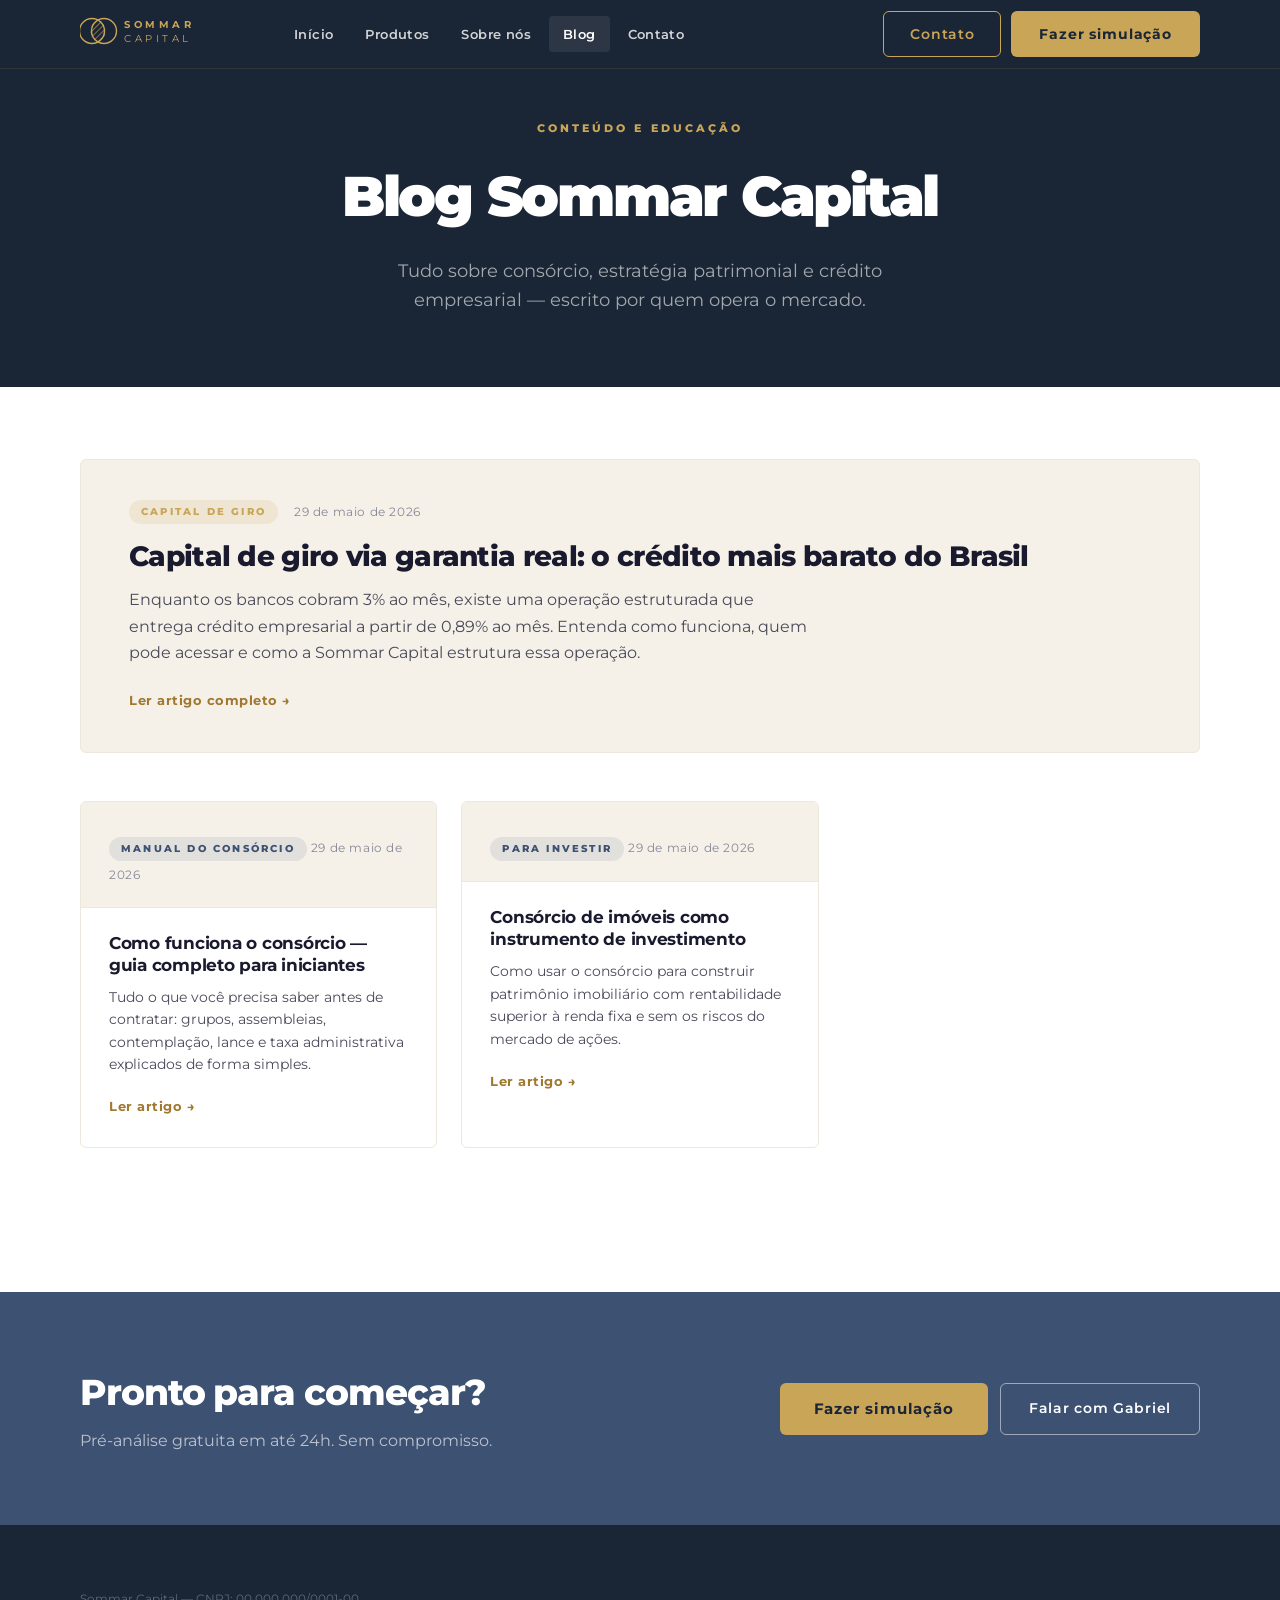
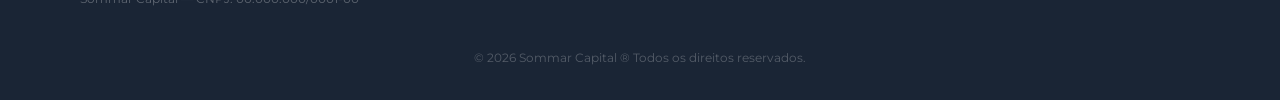
==== blog/index.html @ 0de5a985 "Site Sommar Capital — versão inicial completa" ====
<!DOCTYPE html>
<html lang="pt-BR">
<head>
  <meta charset="UTF-8">
  <meta name="viewport" content="width=device-width, initial-scale=1.0">
  <meta name="description" content="Blog Sommar Capital — Conteúdo educativo sobre consórcio, investimento patrimonial e capital de giro empresarial.">
  <title>Blog | Sommar Capital</title>
  <link rel="preconnect" href="https://fonts.googleapis.com">
  <link rel="preconnect" href="https://fonts.gstatic.com" crossorigin>
  <link href="https://fonts.googleapis.com/css2?family=Montserrat:wght@400;500;600;700;800;900&display=swap" rel="stylesheet">
  <link rel="stylesheet" href="../css/style.css">
  <link rel="stylesheet" href="blog.css">
</head>
<body>

  <!-- HEADER -->
  <header class="header" id="header">
    <div class="container">
      <div class="header-inner">
        <a href="/" class="logo">
          <svg xmlns="http://www.w3.org/2000/svg" viewBox="0 0 168 40" width="168" height="40">
            <defs>
              <pattern id="hg-h" patternUnits="userSpaceOnUse" width="4" height="4" patternTransform="rotate(45)">
                <line x1="0" y1="0" x2="0" y2="4" stroke="#C9A558" stroke-width="1.2"/>
              </pattern>
              <clipPath id="vc-h">
                <path d="M 18 5.5 A 12.5 12.5 0 0 1 18 28.5 A 12.5 12.5 0 0 1 18 5.5 Z"/>
              </clipPath>
            </defs>
            <circle cx="12" cy="17" r="12.5" fill="none" stroke="#C9A558" stroke-width="1.4"/>
            <circle cx="24" cy="17" r="12.5" fill="none" stroke="#C9A558" stroke-width="1.4"/>
            <rect x="0" y="0" width="36" height="36" fill="url(#hg-h)" clip-path="url(#vc-h)"/>
            <text x="44" y="14" font-family="Montserrat,sans-serif" font-size="10" font-weight="700" letter-spacing="3.5" fill="#C9A558">SOMMAR</text>
            <text x="44" y="28" font-family="Montserrat,sans-serif" font-size="10" font-weight="400" letter-spacing="3.5" fill="#C9A558">CAPITAL</text>
          </svg>
        </a>
        <nav class="nav" id="nav">
          <ul class="nav-list">
            <li><a href="/" class="nav-link">Início</a></li>
            <li><a href="/#produtos" class="nav-link">Produtos</a></li>
            <li><a href="/#sobre" class="nav-link">Sobre nós</a></li>
            <li><a href="/blog/" class="nav-link active">Blog</a></li>
            <li><a href="/#contato" class="nav-link">Contato</a></li>
          </ul>
        </nav>
        <div class="header-actions">
          <a href="/#contato" class="btn-outline">Contato</a>
          <a href="/" class="btn-gold">Fazer simulação</a>
        </div>
        <button class="menu-toggle" id="menu-toggle" aria-label="Menu" aria-expanded="false">
          <span></span><span></span><span></span>
        </button>
      </div>
    </div>
  </header>

  <!-- BLOG HERO -->
  <section class="blog-hero">
    <div class="container">
      <span class="eyebrow">CONTEÚDO E EDUCAÇÃO</span>
      <h1>Blog Sommar Capital</h1>
      <p>Tudo sobre consórcio, estratégia patrimonial e crédito empresarial — escrito por quem opera o mercado.</p>
    </div>
  </section>

  <!-- BLOG LISTING -->
  <section class="blog-listing">
    <div class="container">

      <!-- Featured -->
      <div class="blog-featured">
        <article class="blog-featured-card">
          <div class="blog-featured-label">
            <span class="blog-tag blog-tag-gold">CAPITAL DE GIRO</span>
            <span class="blog-date">29 de maio de 2026</span>
          </div>
          <h2><a href="capital-de-giro-garantia-real.html">Capital de giro via garantia real: o crédito mais barato do Brasil</a></h2>
          <p>Enquanto os bancos cobram 3% ao mês, existe uma operação estruturada que entrega crédito empresarial a partir de 0,89% ao mês. Entenda como funciona, quem pode acessar e como a Sommar Capital estrutura essa operação.</p>
          <a href="capital-de-giro-garantia-real.html" class="blog-read-more">Ler artigo completo →</a>
        </article>
      </div>

      <!-- Grid -->
      <div class="blog-grid blog-grid-listing">

        <article class="blog-card">
          <div class="blog-card-top">
            <span class="blog-tag">MANUAL DO CONSÓRCIO</span>
            <span class="blog-date">29 de maio de 2026</span>
          </div>
          <div class="blog-card-body">
            <h3><a href="como-funciona-consorcio.html">Como funciona o consórcio — guia completo para iniciantes</a></h3>
            <p>Tudo o que você precisa saber antes de contratar: grupos, assembleias, contemplação, lance e taxa administrativa explicados de forma simples.</p>
            <a href="como-funciona-consorcio.html" class="blog-read-more">Ler artigo →</a>
          </div>
        </article>

        <article class="blog-card">
          <div class="blog-card-top">
            <span class="blog-tag">PARA INVESTIR</span>
            <span class="blog-date">29 de maio de 2026</span>
          </div>
          <div class="blog-card-body">
            <h3><a href="consorcio-imoveis-investimento.html">Consórcio de imóveis como instrumento de investimento</a></h3>
            <p>Como usar o consórcio para construir patrimônio imobiliário com rentabilidade superior à renda fixa e sem os riscos do mercado de ações.</p>
            <a href="consorcio-imoveis-investimento.html" class="blog-read-more">Ler artigo →</a>
          </div>
        </article>

      </div>
    </div>
  </section>

  <!-- CTA SIMPLES -->
  <section class="cta-banner">
    <div class="container">
      <div class="cta-banner-inner">
        <div class="cta-banner-text">
          <h2>Pronto para começar?</h2>
          <p>Pré-análise gratuita em até 24h. Sem compromisso.</p>
        </div>
        <div class="cta-banner-btns">
          <a href="/" class="btn-gold btn-lg">Fazer simulação</a>
          <a href="/" class="btn-outline-white">Falar com Gabriel</a>
        </div>
      </div>
    </div>
  </section>

  <!-- FOOTER SIMPLIFICADO -->
  <footer class="footer">
    <div class="container">
      <div class="footer-bottom">
        <div class="footer-legal">
          <p>Sommar Capital — CNPJ: 00.000.000/0001-00</p>
        </div>
        <p class="footer-copy">© 2026 Sommar Capital ® Todos os direitos reservados.</p>
      </div>
    </div>
  </footer>

  <script>
    // Simple menu toggle for blog pages
    const toggle = document.getElementById('menu-toggle');
    const nav = document.getElementById('nav');
    if (toggle && nav) {
      toggle.addEventListener('click', () => {
        const open = nav.classList.toggle('open');
        toggle.classList.toggle('open', open);
        toggle.setAttribute('aria-expanded', open);
      });
    }
    // Header scroll
    const header = document.getElementById('header');
    if (header) {
      window.addEventListener('scroll', () => header.classList.toggle('scrolled', window.scrollY > 40), { passive: true });
    }
  </script>
</body>
</html>
---- css/style.css ----
/* ============================================================
   SOMMAR CAPITAL — style.css
   Cores: Navy #3D5173 | Gold #C9A558 | Off-white #F5F0E8
   Fonte: Montserrat (Google Fonts)
   ============================================================ */

/* ---- Reset & Base ---- */
*, *::before, *::after { box-sizing: border-box; margin: 0; padding: 0; }

:root {
  --navy:        #3D5173;
  --navy-dark:   #2C3D55;
  --navy-deep:   #1A2535;
  --gold:        #C9A558;
  --gold-dark:   #A07830;
  --gold-light:  #D9C080;
  --offwhite:    #F5F0E8;
  --offwhite-dk: #EDE7DC;
  --white:       #FFFFFF;
  --text:        #1A1A2E;
  --text-mid:    #4A4A5A;
  --text-light:  #888898;
  --border:      rgba(201,165,88,.18);
  --shadow-sm:   0 2px 8px rgba(61,81,115,.08);
  --shadow-md:   0 6px 24px rgba(61,81,115,.12);
  --shadow-lg:   0 16px 48px rgba(61,81,115,.14);
  --radius:      6px;
  --radius-sm:   4px;
  --t:           .24s ease;
  --container:   1200px;
}

html { scroll-behavior: smooth; }

body {
  font-family: 'Montserrat', sans-serif;
  font-size: 16px;
  line-height: 1.6;
  color: var(--text);
  background: var(--white);
  -webkit-font-smoothing: antialiased;
}

a { color: inherit; text-decoration: none; }
ul { list-style: none; }
img { max-width: 100%; display: block; }
button { cursor: pointer; border: none; background: none; font-family: inherit; }

/* ---- Container ---- */
.container {
  width: 100%;
  max-width: var(--container);
  margin: 0 auto;
  padding: 0 40px;
}

/* ---- Buttons ---- */
.btn-gold {
  display: inline-flex;
  align-items: center;
  justify-content: center;
  padding: 12px 28px;
  background: var(--gold);
  color: var(--navy-deep);
  font-family: inherit;
  font-size: 14px;
  font-weight: 700;
  letter-spacing: .06em;
  border-radius: var(--radius);
  transition: background var(--t), transform var(--t);
  white-space: nowrap;
}
.btn-gold:hover { background: var(--gold-dark); transform: translateY(-1px); }

.btn-gold.btn-lg { padding: 14px 34px; font-size: 15px; }
.btn-gold.btn-full { width: 100%; }

.btn-outline {
  display: inline-flex;
  align-items: center;
  justify-content: center;
  padding: 11px 26px;
  border: 1.5px solid var(--gold);
  color: var(--gold);
  font-size: 14px;
  font-weight: 600;
  letter-spacing: .05em;
  border-radius: var(--radius);
  transition: background var(--t), color var(--t);
}
.btn-outline:hover { background: var(--gold); color: var(--navy-deep); }

.btn-outline-navy {
  display: inline-flex;
  align-items: center;
  justify-content: center;
  padding: 12px 28px;
  border: 1.5px solid var(--navy);
  color: var(--navy);
  font-size: 14px;
  font-weight: 600;
  letter-spacing: .05em;
  border-radius: var(--radius);
  transition: background var(--t), color var(--t);
}
.btn-outline-navy:hover { background: var(--navy); color: var(--white); }

.btn-outline-white {
  display: inline-flex;
  align-items: center;
  justify-content: center;
  padding: 13px 28px;
  border: 1.5px solid rgba(255,255,255,.5);
  color: var(--white);
  font-size: 14px;
  font-weight: 600;
  letter-spacing: .05em;
  border-radius: var(--radius);
  transition: background var(--t), border-color var(--t);
}
.btn-outline-white:hover { background: rgba(255,255,255,.12); border-color: rgba(255,255,255,.8); }

.btn-ghost {
  display: inline-flex;
  align-items: center;
  justify-content: center;
  padding: 13px 28px;
  color: rgba(255,255,255,.85);
  font-size: 14px;
  font-weight: 600;
  letter-spacing: .05em;
  border: 1.5px solid rgba(255,255,255,.3);
  border-radius: var(--radius);
  transition: border-color var(--t), color var(--t);
}
.btn-ghost:hover { border-color: rgba(255,255,255,.7); color: var(--white); }

/* ---- Typography helpers ---- */
.eyebrow {
  display: block;
  font-size: 11px;
  font-weight: 800;
  letter-spacing: .28em;
  color: var(--gold);
  text-transform: uppercase;
  margin-bottom: 14px;
}
.eyebrow-light {
  display: block;
  font-size: 11px;
  font-weight: 800;
  letter-spacing: .28em;
  color: rgba(201,165,88,.7);
  text-transform: uppercase;
  margin-bottom: 14px;
}
.section-eyebrow {
  display: block;
  font-size: 11px;
  font-weight: 800;
  letter-spacing: .28em;
  color: var(--gold);
  text-transform: uppercase;
  text-align: center;
  margin-bottom: 12px;
}
.section-title {
  font-size: 38px;
  font-weight: 800;
  line-height: 1.12;
  letter-spacing: -.025em;
  color: var(--text);
  text-align: center;
  margin-bottom: 52px;
}

/* ============================================================
   HEADER
   ============================================================ */
.header {
  position: fixed;
  top: 0;
  left: 0;
  right: 0;
  z-index: 1000;
  background: var(--navy-deep);
  border-bottom: 1px solid rgba(201,165,88,.12);
  transition: box-shadow var(--t);
}
.header.scrolled { box-shadow: var(--shadow-lg); }

.header-inner {
  display: flex;
  align-items: center;
  height: 68px;
  gap: 32px;
}

/* Logo */
.logo { display: flex; align-items: center; flex-shrink: 0; }

/* Nav */
.nav { flex: 1; }
.nav-list {
  display: flex;
  align-items: center;
  gap: 4px;
}
.nav-link {
  display: flex;
  align-items: center;
  gap: 4px;
  padding: 8px 14px;
  font-size: 13px;
  font-weight: 600;
  letter-spacing: .03em;
  color: rgba(255,255,255,.8);
  border-radius: var(--radius-sm);
  transition: color var(--t), background var(--t);
  white-space: nowrap;
}
.nav-link:hover, .nav-link.active { color: var(--white); background: rgba(255,255,255,.08); }
.chevron { font-size: 10px; margin-top: 1px; }

/* Dropdown */
.has-dropdown { position: relative; }
.dropdown {
  position: absolute;
  top: calc(100% + 8px);
  left: 0;
  min-width: 210px;
  background: var(--navy-deep);
  border: 1px solid var(--border);
  border-radius: var(--radius);
  padding: 6px 0;
  opacity: 0;
  visibility: hidden;
  transform: translateY(-6px);
  transition: opacity var(--t), transform var(--t), visibility var(--t);
  box-shadow: var(--shadow-md);
}
.has-dropdown:hover .dropdown {
  opacity: 1;
  visibility: visible;
  transform: translateY(0);
}
.dropdown a {
  display: block;
  padding: 10px 18px;
  font-size: 13px;
  font-weight: 500;
  color: rgba(255,255,255,.75);
  transition: color var(--t), background var(--t);
}
.dropdown a:hover { color: var(--gold); background: rgba(255,255,255,.05); }

/* Header CTAs */
.header-actions {
  display: flex;
  align-items: center;
  gap: 10px;
  flex-shrink: 0;
}

/* Mobile toggle */
.menu-toggle {
  display: none;
  flex-direction: column;
  gap: 5px;
  padding: 6px;
  flex-shrink: 0;
}
.menu-toggle span {
  display: block;
  width: 22px;
  height: 2px;
  background: var(--white);
  border-radius: 2px;
  transition: transform var(--t), opacity var(--t);
}
.menu-toggle.open span:nth-child(1) { transform: rotate(45deg) translate(5px,5px); }
.menu-toggle.open span:nth-child(2) { opacity: 0; }
.menu-toggle.open span:nth-child(3) { transform: rotate(-45deg) translate(5px,-5px); }

/* ============================================================
   HERO
   ============================================================ */
.hero {
  position: relative;
  height: 100vh;
  min-height: 600px;
  max-height: 840px;
  overflow: hidden;
  margin-top: 68px;
}

.hero-track {
  display: flex;
  height: 100%;
  transition: transform .6s cubic-bezier(.4,0,.2,1);
}

.hero-slide {
  position: relative;
  min-width: 100%;
  height: 100%;
  display: flex;
  align-items: center;
}

.hero-bg {
  position: absolute;
  inset: 0;
  z-index: 0;
}
.hero-bg-1 {
  background:
    radial-gradient(ellipse at 85% 75%, rgba(201,165,88,.18) 0%, transparent 50%),
    linear-gradient(150deg, #0d1a28 0%, #1e304a 45%, #0a1520 100%);
}
.hero-bg-2 {
  background:
    radial-gradient(ellipse at 15% 30%, rgba(201,165,88,.15) 0%, transparent 45%),
    linear-gradient(150deg, #0a1218 0%, #1a2535 50%, #2c3d55 100%);
}
.hero-bg-3 {
  background:
    radial-gradient(ellipse at 80% 20%, rgba(201,165,88,.2) 0%, transparent 40%),
    radial-gradient(ellipse at 20% 80%, rgba(61,81,115,.4) 0%, transparent 50%),
    linear-gradient(160deg, #060e17 0%, #1a2535 60%, #0d1a28 100%);
}

.hero .container { position: relative; z-index: 1; }

.hero-content {
  max-width: 640px;
}

.hero-tag {
  display: inline-block;
  padding: 5px 14px;
  background: rgba(201,165,88,.15);
  border: 1px solid rgba(201,165,88,.3);
  border-radius: 100px;
  font-size: 12px;
  font-weight: 700;
  letter-spacing: .2em;
  text-transform: uppercase;
  color: var(--gold);
  margin-bottom: 24px;
}

.hero-content h1 {
  font-size: clamp(52px, 7vw, 84px);
  font-weight: 900;
  line-height: .96;
  letter-spacing: -.04em;
  color: var(--white);
  margin-bottom: 20px;
}

.hero-content p {
  font-size: 18px;
  font-weight: 400;
  line-height: 1.55;
  color: rgba(255,255,255,.72);
  margin-bottom: 36px;
}

.hero-btns {
  display: flex;
  align-items: center;
  gap: 14px;
  flex-wrap: wrap;
}

/* Hero controls */
.hero-arrow {
  position: absolute;
  top: 50%;
  transform: translateY(-50%);
  z-index: 10;
  width: 44px;
  height: 44px;
  display: flex;
  align-items: center;
  justify-content: center;
  background: rgba(255,255,255,.1);
  border: 1px solid rgba(255,255,255,.2);
  border-radius: 50%;
  color: var(--white);
  font-size: 18px;
  transition: background var(--t);
}
.hero-arrow:hover { background: rgba(255,255,255,.2); }
.hero-prev { left: 28px; }
.hero-next { right: 28px; }

.hero-dots {
  position: absolute;
  bottom: 32px;
  left: 50%;
  transform: translateX(-50%);
  z-index: 10;
  display: flex;
  gap: 8px;
}
.hero-dot {
  width: 8px;
  height: 8px;
  border-radius: 50%;
  background: rgba(255,255,255,.3);
  border: none;
  transition: background var(--t), transform var(--t);
}
.hero-dot.active { background: var(--gold); transform: scale(1.3); }

/* ============================================================
   NEEDS
   ============================================================ */
.needs {
  padding: 64px 0;
  background: var(--offwhite);
}
.section-label {
  font-size: 11px;
  font-weight: 800;
  letter-spacing: .28em;
  color: var(--text-light);
  text-transform: uppercase;
  text-align: center;
  margin-bottom: 28px;
}
.needs-grid {
  display: grid;
  grid-template-columns: repeat(4, 1fr);
  gap: 16px;
}
.need-card {
  display: flex;
  align-items: center;
  gap: 16px;
  padding: 24px 22px;
  background: var(--white);
  border: 1.5px solid transparent;
  border-radius: var(--radius);
  font-size: 15px;
  font-weight: 700;
  color: var(--text);
  transition: border-color var(--t), box-shadow var(--t), transform var(--t);
  box-shadow: var(--shadow-sm);
}
.need-card:hover {
  border-color: var(--gold);
  box-shadow: var(--shadow-md);
  transform: translateY(-2px);
}
.need-icon {
  flex-shrink: 0;
  width: 44px;
  height: 44px;
  display: flex;
  align-items: center;
  justify-content: center;
  background: var(--offwhite);
  border-radius: var(--radius-sm);
  color: var(--navy);
}
.need-icon svg { width: 24px; height: 24px; }
.need-arrow { margin-left: auto; font-size: 16px; color: var(--gold); flex-shrink: 0; }
.need-card-accent { border-color: rgba(201,165,88,.3); }
.need-card-accent .need-icon { background: rgba(201,165,88,.1); color: var(--gold-dark); }

/* ============================================================
   PRODUCTS GRID
   ============================================================ */
.products-section {
  padding: 96px 0;
  background: var(--white);
}
.products-section .eyebrow { text-align: center; }
.products-grid {
  display: grid;
  grid-template-columns: repeat(4, 1fr);
  gap: 20px;
}
.product-card {
  padding: 32px 28px;
  border: 1px solid var(--offwhite-dk);
  border-radius: var(--radius);
  display: flex;
  flex-direction: column;
  gap: 16px;
  transition: border-color var(--t), box-shadow var(--t), transform var(--t);
}
.product-card:hover {
  border-color: var(--gold);
  box-shadow: var(--shadow-md);
  transform: translateY(-3px);
}
.product-card-header {
  display: flex;
  align-items: flex-start;
  gap: 14px;
}
.product-icon {
  width: 44px;
  height: 44px;
  flex-shrink: 0;
  display: flex;
  align-items: center;
  justify-content: center;
  background: var(--offwhite);
  border-radius: var(--radius-sm);
  color: var(--navy);
}
.product-icon svg { width: 22px; height: 22px; }
.product-card h3 {
  font-size: 17px;
  font-weight: 700;
  line-height: 1.25;
  letter-spacing: -.02em;
  color: var(--text);
}
.product-card p {
  font-size: 14px;
  line-height: 1.6;
  color: var(--text-mid);
  flex: 1;
}
.product-features {
  list-style: none;
  display: flex;
  flex-direction: column;
  gap: 8px;
}
.product-features li {
  font-size: 13px;
  font-weight: 500;
  color: var(--text-mid);
  padding-left: 16px;
  position: relative;
}
.product-features li::before {
  content: '✓';
  position: absolute;
  left: 0;
  color: var(--gold);
  font-weight: 700;
}

/* ============================================================
   TABS
   ============================================================ */
.tabs-section {
  padding: 96px 0;
  background: var(--offwhite);
}
.tabs-section .eyebrow { text-align: center; }
.tabs-wrapper { max-width: 960px; margin: 0 auto; }
.tabs-nav {
  display: flex;
  gap: 4px;
  flex-wrap: wrap;
  margin-bottom: 0;
  border-bottom: 2px solid var(--offwhite-dk);
}
.tab-btn {
  padding: 12px 22px;
  font-size: 13px;
  font-weight: 700;
  letter-spacing: .04em;
  color: var(--text-light);
  border-radius: var(--radius-sm) var(--radius-sm) 0 0;
  border-bottom: 2px solid transparent;
  margin-bottom: -2px;
  transition: color var(--t), border-color var(--t);
}
.tab-btn:hover { color: var(--navy); }
.tab-btn.active { color: var(--navy); border-bottom-color: var(--navy); }
.tab-btn-gold { color: var(--gold-dark); }
.tab-btn-gold.active { color: var(--gold-dark); border-bottom-color: var(--gold); }

.tab-panels {
  background: var(--white);
  border: 1px solid var(--offwhite-dk);
  border-top: none;
  border-radius: 0 0 var(--radius) var(--radius);
}

.tab-panel { display: none; }
.tab-panel.active { display: block; }

.tab-content {
  display: grid;
  grid-template-columns: 1fr 280px;
  gap: 48px;
  padding: 48px;
  align-items: start;
}
.tab-eyebrow {
  display: block;
  font-size: 10px;
  font-weight: 800;
  letter-spacing: .28em;
  color: var(--gold);
  text-transform: uppercase;
  margin-bottom: 12px;
}
.tab-text h3 {
  font-size: 24px;
  font-weight: 800;
  line-height: 1.2;
  letter-spacing: -.025em;
  color: var(--text);
  margin-bottom: 14px;
}
.tab-text p {
  font-size: 15px;
  line-height: 1.65;
  color: var(--text-mid);
  margin-bottom: 20px;
}
.tab-list {
  display: flex;
  flex-direction: column;
  gap: 10px;
  margin-bottom: 28px;
}
.tab-list li {
  font-size: 14px;
  font-weight: 500;
  color: var(--text-mid);
  display: flex;
  align-items: center;
  gap: 10px;
}
.check { color: var(--gold); font-weight: 700; flex-shrink: 0; }

.tab-highlight {
  display: flex;
  flex-direction: column;
  gap: 12px;
}
.highlight-card {
  background: var(--offwhite);
  border-radius: var(--radius);
  padding: 20px 24px;
  text-align: center;
  border: 1px solid var(--offwhite-dk);
}
.highlight-card-gold {
  background: var(--navy-deep);
  border-color: var(--border);
}
.highlight-num {
  font-size: 32px;
  font-weight: 900;
  letter-spacing: -.03em;
  color: var(--navy);
  line-height: 1;
}
.highlight-card-gold .highlight-num { color: var(--gold); }
.highlight-label {
  font-size: 12px;
  font-weight: 600;
  letter-spacing: .1em;
  color: var(--text-light);
  text-transform: uppercase;
  margin-top: 4px;
}
.highlight-card-gold .highlight-label { color: rgba(201,165,88,.6); }

/* ============================================================
   CAPITAL DE GIRO
   ============================================================ */
.cg-section {
  padding: 96px 0;
  background: var(--navy-deep);
  color: var(--white);
}
.cg-inner {
  display: grid;
  grid-template-columns: 1fr 360px;
  gap: 64px;
  align-items: start;
}
.cg-text h2 {
  font-size: clamp(28px, 3.5vw, 40px);
  font-weight: 800;
  line-height: 1.12;
  letter-spacing: -.03em;
  color: var(--white);
  margin-bottom: 20px;
}
.cg-text p {
  font-size: 15px;
  line-height: 1.7;
  color: rgba(255,255,255,.7);
  margin-bottom: 16px;
}
.cg-text p strong { color: var(--gold); font-weight: 700; }
.cg-list {
  display: flex;
  flex-direction: column;
  gap: 24px;
  margin: 36px 0;
}
.cg-list li {
  display: flex;
  gap: 20px;
  align-items: flex-start;
}
.cg-num {
  flex-shrink: 0;
  width: 36px;
  height: 36px;
  display: flex;
  align-items: center;
  justify-content: center;
  border: 1.5px solid var(--border);
  border-radius: 50%;
  font-size: 12px;
  font-weight: 800;
  color: var(--gold);
  letter-spacing: .05em;
}
.cg-list li strong { font-size: 15px; font-weight: 700; color: var(--white); display: block; margin-bottom: 4px; }
.cg-list li p { font-size: 14px; color: rgba(255,255,255,.6); line-height: 1.55; margin: 0; }

/* CG aside card */
.cg-card {
  background: rgba(255,255,255,.04);
  border: 1px solid var(--border);
  border-radius: var(--radius);
  padding: 40px 32px;
  text-align: center;
}
.cg-card-rate {
  font-size: 64px;
  font-weight: 900;
  letter-spacing: -.04em;
  color: var(--gold);
  line-height: 1;
}
.cg-card-label {
  font-size: 13px;
  font-weight: 600;
  letter-spacing: .12em;
  color: rgba(201,165,88,.6);
  text-transform: uppercase;
  margin-top: 4px;
  margin-bottom: 24px;
}
.cg-card-divider {
  width: 40px;
  height: 1px;
  background: var(--border);
  margin: 0 auto 24px;
}
.cg-card-stat {
  display: flex;
  flex-direction: column;
  align-items: center;
  margin-bottom: 16px;
}
.cg-stat-val {
  font-size: 20px;
  font-weight: 800;
  letter-spacing: -.02em;
  color: var(--white);
}
.cg-stat-label {
  font-size: 12px;
  color: rgba(255,255,255,.45);
  text-transform: uppercase;
  letter-spacing: .1em;
  margin-top: 2px;
}

/* ============================================================
   BENEFITS
   ============================================================ */
.benefits-section {
  padding: 96px 0;
  background: var(--white);
}
.benefits-section .eyebrow { text-align: center; }
.benefits-grid {
  display: grid;
  grid-template-columns: repeat(3, 1fr);
  gap: 24px;
  margin-bottom: 40px;
}
.benefit-card {
  padding: 32px 28px;
  border: 1px solid var(--offwhite-dk);
  border-radius: var(--radius);
  transition: border-color var(--t), box-shadow var(--t);
}
.benefit-card:hover { border-color: var(--gold); box-shadow: var(--shadow-sm); }
.benefit-icon {
  width: 48px;
  height: 48px;
  display: flex;
  align-items: center;
  justify-content: center;
  background: var(--offwhite);
  border-radius: var(--radius-sm);
  color: var(--navy);
  margin-bottom: 18px;
}
.benefit-icon svg { width: 24px; height: 24px; }
.benefit-card h4 {
  font-size: 16px;
  font-weight: 700;
  letter-spacing: -.01em;
  color: var(--text);
  margin-bottom: 8px;
}
.benefit-card p { font-size: 14px; line-height: 1.6; color: var(--text-mid); }

.benefits-highlight {
  background: var(--navy);
  color: var(--white);
  padding: 24px 40px;
  border-radius: var(--radius);
  text-align: center;
  font-size: 18px;
  font-weight: 700;
  letter-spacing: -.01em;
}

/* ============================================================
   ABOUT
   ============================================================ */
.about-section {
  padding: 96px 0;
  background: var(--offwhite);
}
.about-inner {
  display: grid;
  grid-template-columns: 1fr 400px;
  gap: 64px;
  align-items: start;
}
.about-text .eyebrow { text-align: left; }
.about-text h2 {
  font-size: clamp(32px, 3.5vw, 44px);
  font-weight: 900;
  line-height: 1.1;
  letter-spacing: -.035em;
  color: var(--navy-deep);
  margin-bottom: 20px;
}
.about-text p {
  font-size: 15px;
  line-height: 1.7;
  color: var(--text-mid);
  margin-bottom: 16px;
}
.about-text p strong { color: var(--text); }
.about-certs {
  display: flex;
  flex-direction: column;
  gap: 10px;
  margin-top: 28px;
}
.cert-badge {
  display: flex;
  align-items: center;
  gap: 12px;
  padding: 12px 16px;
  background: var(--white);
  border: 1px solid var(--offwhite-dk);
  border-radius: var(--radius-sm);
}
.cert-name {
  font-size: 13px;
  font-weight: 700;
  color: var(--text);
}
.cert-desc {
  font-size: 12px;
  color: var(--text-light);
  margin-left: auto;
}

.about-stats {
  display: grid;
  grid-template-columns: 1fr 1fr;
  gap: 14px;
}
.stat-card {
  background: var(--white);
  border: 1px solid var(--offwhite-dk);
  border-radius: var(--radius);
  padding: 28px 24px;
  text-align: center;
}
.stat-card-gold {
  background: var(--navy-deep);
  border-color: var(--border);
}
.stat-num {
  font-size: 36px;
  font-weight: 900;
  letter-spacing: -.03em;
  color: var(--navy);
  line-height: 1;
  margin-bottom: 6px;
}
.stat-card-gold .stat-num { color: var(--gold); }
.stat-label {
  font-size: 12px;
  font-weight: 600;
  letter-spacing: .06em;
  color: var(--text-light);
  text-transform: uppercase;
  line-height: 1.4;
}
.stat-card-gold .stat-label { color: rgba(201,165,88,.5); }

/* ============================================================
   TESTIMONIALS
   ============================================================ */
.testimonials-section {
  padding: 96px 0;
  background: var(--white);
}
.testimonials-section .eyebrow { text-align: center; }
.testimonials-grid {
  display: grid;
  grid-template-columns: repeat(4, 1fr);
  gap: 20px;
}
.testimonial-card {
  display: flex;
  flex-direction: column;
  gap: 16px;
  padding: 28px 24px;
  border: 1px solid var(--offwhite-dk);
  border-radius: var(--radius);
  transition: border-color var(--t), box-shadow var(--t);
}
.testimonial-card:hover { border-color: rgba(201,165,88,.3); box-shadow: var(--shadow-sm); }
.testimonial-card-highlight {
  background: var(--offwhite);
  border-color: rgba(201,165,88,.3);
}
.testimonial-avatar {
  width: 44px;
  height: 44px;
  border-radius: 50%;
  background: var(--navy);
  color: var(--white);
  display: flex;
  align-items: center;
  justify-content: center;
  font-size: 18px;
  font-weight: 700;
  flex-shrink: 0;
}
.testimonial-avatar-gold {
  background: linear-gradient(135deg, var(--gold), var(--gold-dark));
  color: var(--navy-deep);
}
.testimonial-body p {
  font-size: 14px;
  line-height: 1.65;
  color: var(--text-mid);
  font-style: italic;
  margin-bottom: 14px;
}
.testimonial-author strong {
  display: block;
  font-size: 14px;
  font-weight: 700;
  color: var(--text);
}
.testimonial-author span {
  font-size: 12px;
  color: var(--text-light);
}

/* ============================================================
   FAQ
   ============================================================ */
.faq-section {
  padding: 96px 0;
  background: var(--offwhite);
}
.faq-section .eyebrow { text-align: center; }
.faq-list {
  max-width: 760px;
  margin: 0 auto 48px;
  display: flex;
  flex-direction: column;
  gap: 0;
}
.faq-item {
  border-bottom: 1px solid var(--offwhite-dk);
}
.faq-question {
  width: 100%;
  display: flex;
  align-items: center;
  justify-content: space-between;
  gap: 16px;
  padding: 22px 0;
  text-align: left;
  font-size: 16px;
  font-weight: 600;
  color: var(--text);
  transition: color var(--t);
}
.faq-question:hover { color: var(--navy); }
.faq-question[aria-expanded="true"] { color: var(--navy); }
.faq-icon {
  flex-shrink: 0;
  width: 28px;
  height: 28px;
  display: flex;
  align-items: center;
  justify-content: center;
  border: 1.5px solid var(--border);
  border-radius: 50%;
  font-size: 16px;
  color: var(--gold);
  transition: transform var(--t), background var(--t);
}
.faq-question[aria-expanded="true"] .faq-icon {
  transform: rotate(45deg);
  background: var(--gold);
  color: var(--navy-deep);
}
.faq-answer {
  display: none;
  padding-bottom: 22px;
}
.faq-answer.open { display: block; }
.faq-answer p {
  font-size: 15px;
  line-height: 1.7;
  color: var(--text-mid);
}
.faq-answer p strong { color: var(--text); font-weight: 600; }
.faq-cta { text-align: center; }

/* ============================================================
   BLOG
   ============================================================ */
.blog-section {
  padding: 96px 0;
  background: var(--white);
}
.blog-section .eyebrow { text-align: center; }
.blog-grid {
  display: grid;
  grid-template-columns: repeat(3, 1fr);
  gap: 24px;
  margin-bottom: 48px;
}
.blog-card {
  border: 1px solid var(--offwhite-dk);
  border-radius: var(--radius);
  overflow: hidden;
  transition: border-color var(--t), box-shadow var(--t), transform var(--t);
}
.blog-card:hover {
  border-color: rgba(201,165,88,.4);
  box-shadow: var(--shadow-md);
  transform: translateY(-3px);
}
.blog-card-top {
  padding: 32px 28px 20px;
  background: var(--offwhite);
  border-bottom: 1px solid var(--offwhite-dk);
}
.blog-card-highlight .blog-card-top {
  background: var(--navy-deep);
  border-bottom-color: var(--border);
}
.blog-tag {
  display: inline-block;
  padding: 4px 12px;
  background: rgba(61,81,115,.1);
  border-radius: 100px;
  font-size: 10px;
  font-weight: 800;
  letter-spacing: .22em;
  text-transform: uppercase;
  color: var(--navy);
}
.blog-tag-gold {
  background: rgba(201,165,88,.15);
  color: var(--gold);
}
.blog-card-body {
  padding: 24px 28px 28px;
}
.blog-card h3 {
  font-size: 17px;
  font-weight: 700;
  line-height: 1.3;
  letter-spacing: -.015em;
  color: var(--text);
  margin-bottom: 10px;
}
.blog-card h3 a { color: inherit; transition: color var(--t); }
.blog-card h3 a:hover { color: var(--navy); }
.blog-card p {
  font-size: 14px;
  line-height: 1.6;
  color: var(--text-mid);
  margin-bottom: 18px;
}
.blog-read-more {
  font-size: 13px;
  font-weight: 700;
  color: var(--gold-dark);
  letter-spacing: .04em;
  transition: color var(--t);
}
.blog-read-more:hover { color: var(--gold); }
.blog-cta { text-align: center; }

/* ============================================================
   CTA BANNER
   ============================================================ */
.cta-banner {
  padding: 72px 0;
  background: var(--navy);
}
.cta-banner-inner {
  display: flex;
  align-items: center;
  justify-content: space-between;
  gap: 32px;
}
.cta-banner-text h2 {
  font-size: 36px;
  font-weight: 800;
  letter-spacing: -.03em;
  color: var(--white);
  margin-bottom: 6px;
}
.cta-banner-text p { font-size: 16px; color: rgba(255,255,255,.65); }
.cta-banner-btns { display: flex; gap: 12px; flex-shrink: 0; }

/* ============================================================
   FOOTER
   ============================================================ */
.footer {
  background: var(--navy-deep);
  color: var(--white);
  padding: 64px 0 32px;
}
.footer-top {
  display: grid;
  grid-template-columns: 2fr 1fr 1fr 1fr;
  gap: 48px;
  padding-bottom: 48px;
  border-bottom: 1px solid rgba(255,255,255,.08);
  margin-bottom: 32px;
}
.footer-tagline {
  font-size: 14px;
  line-height: 1.6;
  color: rgba(255,255,255,.5);
  margin: 16px 0 24px;
}
.footer-social {
  display: flex;
  gap: 12px;
}
.footer-social a {
  display: flex;
  align-items: center;
  justify-content: center;
  width: 36px;
  height: 36px;
  border: 1px solid rgba(255,255,255,.15);
  border-radius: var(--radius-sm);
  color: rgba(255,255,255,.5);
  transition: color var(--t), border-color var(--t);
}
.footer-social a:hover { color: var(--gold); border-color: var(--gold); }
.footer-links h5 {
  font-size: 11px;
  font-weight: 800;
  letter-spacing: .22em;
  text-transform: uppercase;
  color: rgba(255,255,255,.4);
  margin-bottom: 18px;
}
.footer-links ul { display: flex; flex-direction: column; gap: 10px; }
.footer-links a {
  font-size: 14px;
  color: rgba(255,255,255,.6);
  transition: color var(--t);
}
.footer-links a:hover { color: var(--gold); }
.footer-bottom {
  display: flex;
  align-items: center;
  gap: 24px;
  flex-wrap: wrap;
}
.footer-legal p {
  font-size: 12px;
  color: rgba(255,255,255,.3);
  line-height: 1.6;
}
.footer-certs {
  display: flex;
  gap: 16px;
  flex-wrap: wrap;
  margin-left: auto;
}
.footer-cert {
  font-size: 11px;
  font-weight: 600;
  letter-spacing: .08em;
  color: rgba(255,255,255,.35);
  padding: 4px 10px;
  border: 1px solid rgba(255,255,255,.1);
  border-radius: 100px;
}
.footer-copy {
  width: 100%;
  font-size: 12px;
  color: rgba(255,255,255,.25);
  margin-top: 16px;
  text-align: center;
}

/* ============================================================
   FLOAT WHATSAPP
   ============================================================ */
.float-whatsapp {
  position: fixed;
  bottom: 32px;
  right: 32px;
  z-index: 900;
  width: 56px;
  height: 56px;
  border-radius: 50%;
  background: #25D366;
  display: flex;
  align-items: center;
  justify-content: center;
  box-shadow: 0 4px 16px rgba(37,211,102,.4);
  transition: transform var(--t), box-shadow var(--t);
}
.float-whatsapp:hover {
  transform: scale(1.1);
  box-shadow: 0 6px 24px rgba(37,211,102,.5);
}

/* ============================================================
   MODALS
   ============================================================ */
.modal-backdrop {
  position: fixed;
  inset: 0;
  z-index: 1099;
  background: rgba(10,14,24,.7);
  opacity: 0;
  visibility: hidden;
  transition: opacity var(--t), visibility var(--t);
  backdrop-filter: blur(4px);
}
.modal-backdrop.open { opacity: 1; visibility: visible; }

.modal-overlay {
  position: fixed;
  inset: 0;
  z-index: 1100;
  display: flex;
  align-items: center;
  justify-content: center;
  padding: 20px;
  pointer-events: none;
  opacity: 0;
  transform: translateY(12px);
  transition: opacity var(--t), transform var(--t);
}
.modal-overlay.open {
  pointer-events: auto;
  opacity: 1;
  transform: translateY(0);
}

.modal {
  position: relative;
  width: 100%;
  max-width: 460px;
  background: var(--white);
  border-radius: var(--radius);
  padding: 40px;
  box-shadow: var(--shadow-lg);
}
.modal-close {
  position: absolute;
  top: 16px;
  right: 16px;
  width: 32px;
  height: 32px;
  display: flex;
  align-items: center;
  justify-content: center;
  border-radius: 50%;
  font-size: 14px;
  color: var(--text-light);
  transition: background var(--t), color var(--t);
}
.modal-close:hover { background: var(--offwhite); color: var(--text); }

.modal-header { margin-bottom: 28px; }
.modal-header h3 { font-size: 22px; font-weight: 800; letter-spacing: -.02em; color: var(--text); margin-bottom: 6px; }
.modal-header p { font-size: 14px; color: var(--text-mid); }
.modal-step-indicator { font-size: 11px; font-weight: 700; letter-spacing: .18em; color: var(--gold); text-transform: uppercase; margin-bottom: 8px; }

.form-group { display: flex; flex-direction: column; gap: 6px; margin-bottom: 16px; }
.form-group label { font-size: 13px; font-weight: 600; color: var(--text); }
.form-group input,
.form-group select {
  padding: 12px 14px;
  border: 1.5px solid var(--offwhite-dk);
  border-radius: var(--radius-sm);
  font-family: inherit;
  font-size: 14px;
  color: var(--text);
  background: var(--white);
  transition: border-color var(--t);
  outline: none;
}
.form-group input:focus,
.form-group select:focus { border-color: var(--navy); }
.form-group input::placeholder { color: var(--text-light); }

.modal-step { display: none; }
.modal-step.active { display: block; }

.sim-options {
  display: grid;
  grid-template-columns: 1fr 1fr;
  gap: 12px;
}
.sim-option {
  display: flex;
  flex-direction: column;
  align-items: center;
  justify-content: center;
  gap: 8px;
  padding: 22px 16px;
  border: 1.5px solid var(--offwhite-dk);
  border-radius: var(--radius);
  font-size: 14px;
  font-weight: 600;
  color: var(--text);
  transition: border-color var(--t), background var(--t), color var(--t);
  background: var(--white);
}
.sim-option:hover { border-color: var(--gold); background: var(--offwhite); color: var(--navy); }
.sim-option-icon { font-size: 28px; }
.sim-options-values .sim-option { padding: 18px 14px; }

.modal-success {
  text-align: center;
  padding: 20px 0;
}
.success-icon {
  width: 64px;
  height: 64px;
  border-radius: 50%;
  background: var(--navy);
  color: var(--gold);
  font-size: 28px;
  display: flex;
  align-items: center;
  justify-content: center;
  margin: 0 auto 20px;
}
.modal-success h3 { font-size: 22px; font-weight: 800; color: var(--text); margin-bottom: 10px; }
.modal-success p { font-size: 15px; color: var(--text-mid); margin-bottom: 28px; }

/* ============================================================
   RESPONSIVE — Tablet (≤ 1024px)
   ============================================================ */
@media (max-width: 1024px) {
  .container { padding: 0 28px; }
  .products-grid { grid-template-columns: repeat(2, 1fr); }
  .testimonials-grid { grid-template-columns: repeat(2, 1fr); }
  .cg-inner { grid-template-columns: 1fr; gap: 40px; }
  .cg-aside { display: grid; grid-template-columns: 1fr; max-width: 360px; }
  .about-inner { grid-template-columns: 1fr; gap: 40px; }
  .about-stats { max-width: 460px; }
  .footer-top { grid-template-columns: 1fr 1fr; gap: 36px; }
  .tab-content { grid-template-columns: 1fr; gap: 32px; }
  .tab-highlight { flex-direction: row; }
  .highlight-card { flex: 1; }
}

/* ============================================================
   RESPONSIVE — Mobile (≤ 768px)
   ============================================================ */
@media (max-width: 768px) {
  .container { padding: 0 20px; }

  /* Header */
  .nav, .header-actions { display: none; }
  .menu-toggle { display: flex; }
  .nav.open {
    display: flex;
    position: absolute;
    top: 68px;
    left: 0;
    right: 0;
    background: var(--navy-deep);
    border-top: 1px solid var(--border);
    padding: 16px 20px 24px;
    flex-direction: column;
    z-index: 999;
  }
  .nav.open .nav-list { flex-direction: column; gap: 0; }
  .nav.open .nav-link { padding: 14px 0; font-size: 16px; border-bottom: 1px solid rgba(255,255,255,.06); }
  .nav.open .dropdown { position: static; opacity: 1; visibility: visible; transform: none; box-shadow: none; border: none; padding: 4px 0 4px 16px; background: transparent; }
  .nav.open .has-dropdown:hover .dropdown { display: block; }

  /* Hero */
  .hero { max-height: 680px; }
  .hero-content h1 { font-size: 44px; }
  .hero-content p { font-size: 15px; }
  .hero-btns { gap: 10px; }
  .hero-arrow { display: none; }

  /* Sections */
  .section-title { font-size: 28px; }
  .needs-grid { grid-template-columns: 1fr 1fr; gap: 12px; }
  .need-card { flex-direction: column; align-items: flex-start; padding: 18px 16px; }
  .need-arrow { display: none; }
  .products-grid { grid-template-columns: 1fr; }
  .tabs-nav { overflow-x: auto; flex-wrap: nowrap; scrollbar-width: none; }
  .tabs-nav::-webkit-scrollbar { display: none; }
  .tab-btn { white-space: nowrap; flex-shrink: 0; }
  .tab-content { padding: 28px 20px; }
  .tab-highlight { display: none; }
  .testimonials-grid { grid-template-columns: 1fr; }
  .benefits-grid { grid-template-columns: 1fr; }
  .blog-grid { grid-template-columns: 1fr; }
  .cta-banner-inner { flex-direction: column; text-align: center; }
  .cta-banner-text h2 { font-size: 26px; }
  .cta-banner-btns { flex-direction: column; width: 100%; }
  .cta-banner-btns .btn-gold,
  .cta-banner-btns .btn-outline-white { width: 100%; justify-content: center; }
  .footer-top { grid-template-columns: 1fr; gap: 32px; }
  .footer-certs { margin-left: 0; }
  .float-whatsapp { bottom: 20px; right: 20px; }
  .modal { padding: 28px 24px; }
  .sim-options { grid-template-columns: 1fr 1fr; }
}

@media (max-width: 480px) {
  .needs-grid { grid-template-columns: 1fr; }
  .sim-options { grid-template-columns: 1fr; }
}
---- blog/blog.css ----
/* Blog-specific styles */
.blog-hero {
  padding: 120px 0 72px;
  background: var(--navy-deep);
  text-align: center;
}
.blog-hero h1 {
  font-size: clamp(36px, 5vw, 56px);
  font-weight: 900;
  letter-spacing: -.04em;
  color: var(--white);
  margin-bottom: 16px;
}
.blog-hero p {
  font-size: 18px;
  color: rgba(255,255,255,.6);
  max-width: 540px;
  margin: 0 auto;
}

.blog-listing { padding: 72px 0 96px; }
.blog-featured { margin-bottom: 48px; }
.blog-featured-card {
  padding: 40px 48px;
  background: var(--offwhite);
  border-radius: var(--radius);
  border: 1px solid var(--offwhite-dk);
}
.blog-featured-label {
  display: flex;
  align-items: center;
  gap: 16px;
  margin-bottom: 16px;
}
.blog-date {
  font-size: 12px;
  color: var(--text-light);
  letter-spacing: .05em;
}
.blog-featured-card h2 {
  font-size: 28px;
  font-weight: 800;
  letter-spacing: -.025em;
  line-height: 1.2;
  color: var(--text);
  margin-bottom: 14px;
}
.blog-featured-card h2 a { color: inherit; transition: color var(--t); }
.blog-featured-card h2 a:hover { color: var(--navy); }
.blog-featured-card p {
  font-size: 16px;
  line-height: 1.65;
  color: var(--text-mid);
  max-width: 680px;
  margin-bottom: 20px;
}
.blog-grid-listing { margin-top: 0; }

/* Article page */
.article-hero {
  padding: 120px 0 56px;
  background: var(--navy-deep);
}
.article-meta {
  display: flex;
  align-items: center;
  gap: 14px;
  margin-bottom: 20px;
}
.article-hero h1 {
  font-size: clamp(32px, 4.5vw, 52px);
  font-weight: 900;
  letter-spacing: -.04em;
  line-height: 1.06;
  color: var(--white);
  max-width: 760px;
  margin-bottom: 16px;
}
.article-hero .article-lead {
  font-size: 18px;
  color: rgba(255,255,255,.65);
  max-width: 640px;
  line-height: 1.6;
}

.article-body {
  padding: 64px 0 96px;
}
.article-inner {
  display: grid;
  grid-template-columns: 1fr 300px;
  gap: 64px;
  align-items: start;
}
.article-content h2 {
  font-size: 26px;
  font-weight: 800;
  letter-spacing: -.025em;
  color: var(--text);
  margin: 40px 0 14px;
}
.article-content h3 {
  font-size: 19px;
  font-weight: 700;
  color: var(--text);
  margin: 28px 0 10px;
}
.article-content p {
  font-size: 16px;
  line-height: 1.75;
  color: var(--text-mid);
  margin-bottom: 18px;
}
.article-content p strong { color: var(--text); }
.article-content ul, .article-content ol {
  padding-left: 0;
  margin-bottom: 18px;
}
.article-content ul li, .article-content ol li {
  font-size: 16px;
  line-height: 1.7;
  color: var(--text-mid);
  padding: 6px 0 6px 20px;
  position: relative;
  border-bottom: 1px solid var(--offwhite-dk);
}
.article-content ul li::before {
  content: '✓';
  position: absolute;
  left: 0;
  color: var(--gold);
  font-weight: 700;
}
.article-content ol { counter-reset: item; }
.article-content ol li { counter-increment: item; }
.article-content ol li::before {
  content: counter(item) '.';
  position: absolute;
  left: 0;
  color: var(--gold);
  font-weight: 700;
}
.article-callout {
  background: var(--offwhite);
  border-left: 3px solid var(--gold);
  padding: 20px 24px;
  border-radius: 0 var(--radius) var(--radius) 0;
  margin: 28px 0;
}
.article-callout p { margin: 0; font-size: 15px; }

/* Sidebar */
.article-sidebar {
  position: sticky;
  top: 88px;
  display: flex;
  flex-direction: column;
  gap: 20px;
}
.sidebar-cta {
  background: var(--navy-deep);
  border: 1px solid var(--border);
  border-radius: var(--radius);
  padding: 28px 24px;
  text-align: center;
}
.sidebar-cta h4 {
  font-size: 17px;
  font-weight: 800;
  color: var(--white);
  margin-bottom: 8px;
}
.sidebar-cta p { font-size: 13px; color: rgba(255,255,255,.55); margin-bottom: 20px; }
.sidebar-posts {
  background: var(--offwhite);
  border: 1px solid var(--offwhite-dk);
  border-radius: var(--radius);
  padding: 20px;
}
.sidebar-posts h5 {
  font-size: 10px;
  font-weight: 800;
  letter-spacing: .22em;
  text-transform: uppercase;
  color: var(--text-light);
  margin-bottom: 14px;
}
.sidebar-post {
  display: block;
  padding: 10px 0;
  border-bottom: 1px solid var(--offwhite-dk);
  font-size: 13px;
  font-weight: 600;
  color: var(--text-mid);
  transition: color var(--t);
  line-height: 1.4;
}
.sidebar-post:last-child { border-bottom: none; }
.sidebar-post:hover { color: var(--navy); }

@media (max-width: 900px) {
  .article-inner { grid-template-columns: 1fr; }
  .article-sidebar { position: static; }
  .blog-featured-card { padding: 28px 24px; }
}
@media (max-width: 768px) {
  .article-hero h1 { font-size: 30px; }
  .blog-featured-card h2 { font-size: 22px; }
}
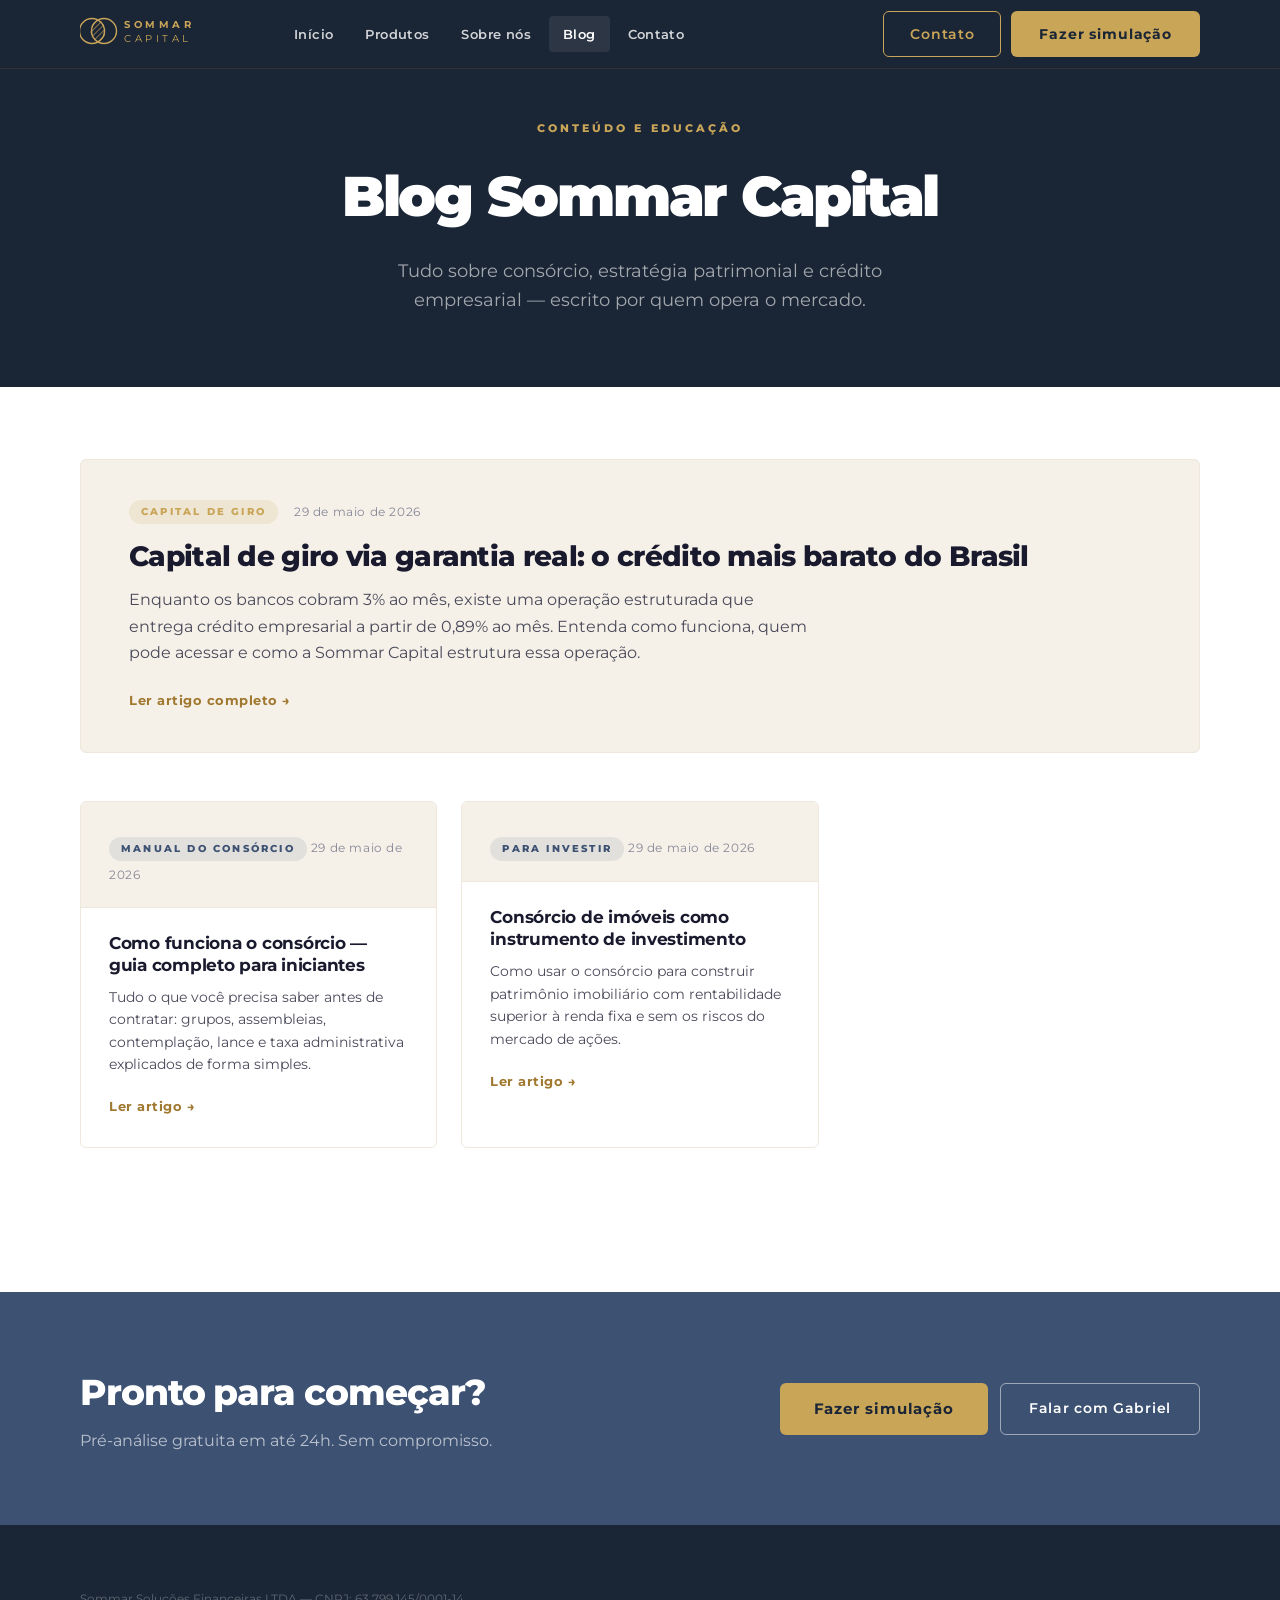
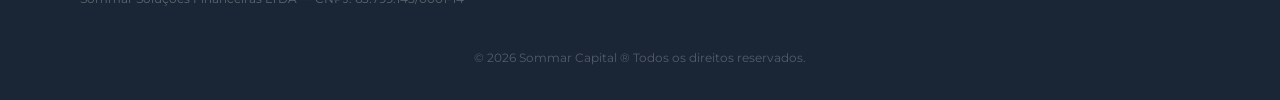
==== commit bb07044f: "Dados reais — CNPJ, razão social, WhatsApp e email de contato" ====
--- a/blog/index.html
+++ b/blog/index.html
@@ -132,7 +132,7 @@
     <div class="container">
       <div class="footer-bottom">
         <div class="footer-legal">
-          <p>Sommar Capital — CNPJ: 00.000.000/0001-00</p>
+          <p>Sommar Soluções Financeiras LTDA — CNPJ: 63.799.145/0001-14</p>
         </div>
         <p class="footer-copy">© 2026 Sommar Capital ® Todos os direitos reservados.</p>
       </div>
--- a/css/style.css
+++ b/css/style.css
@@ -1233,6 +1233,112 @@
   color: rgba(255,255,255,.25);
   margin-top: 16px;
   text-align: center;
+}
+
+/* ============================================================
+   PRODUCT CARD FEATURED (Contempladas)
+   ============================================================ */
+.product-card-featured {
+  border-color: rgba(201,165,88,.35);
+  background: linear-gradient(160deg, var(--white) 0%, rgba(245,240,232,.5) 100%);
+  position: relative;
+}
+.product-card-featured:hover { border-color: var(--gold); }
+.product-card-badge {
+  position: absolute;
+  top: -1px;
+  right: 20px;
+  background: var(--gold);
+  color: var(--navy-deep);
+  font-size: 9px;
+  font-weight: 800;
+  letter-spacing: .2em;
+  padding: 4px 10px;
+  border-radius: 0 0 var(--radius-sm) var(--radius-sm);
+}
+.product-icon-gold { background: rgba(201,165,88,.12); color: var(--gold-dark); }
+
+/* ============================================================
+   INSTAGRAM SECTION
+   ============================================================ */
+.instagram-section {
+  padding: 80px 0;
+  background: var(--navy-deep);
+}
+.instagram-inner {
+  display: grid;
+  grid-template-columns: 1fr 340px;
+  gap: 64px;
+  align-items: center;
+}
+.instagram-text h2 {
+  font-size: clamp(26px, 3vw, 36px);
+  font-weight: 800;
+  letter-spacing: -.03em;
+  line-height: 1.15;
+  color: var(--white);
+  margin-bottom: 14px;
+}
+.instagram-text p {
+  font-size: 15px;
+  line-height: 1.65;
+  color: rgba(255,255,255,.6);
+  margin-bottom: 28px;
+  max-width: 480px;
+}
+.instagram-cta {
+  display: inline-flex;
+  align-items: center;
+}
+
+.instagram-handle {
+  background: rgba(255,255,255,.05);
+  border: 1px solid var(--border);
+  border-radius: var(--radius);
+  padding: 28px 24px;
+}
+.instagram-profile {
+  display: flex;
+  align-items: center;
+  gap: 14px;
+  margin-bottom: 20px;
+  padding-bottom: 20px;
+  border-bottom: 1px solid var(--border);
+}
+.instagram-avatar {
+  width: 56px;
+  height: 56px;
+  border-radius: 50%;
+  background: var(--navy);
+  border: 2px solid var(--border);
+  display: flex;
+  align-items: center;
+  justify-content: center;
+  flex-shrink: 0;
+  overflow: hidden;
+}
+.instagram-info strong {
+  display: block;
+  font-size: 14px;
+  font-weight: 700;
+  color: var(--white);
+}
+.instagram-info span {
+  font-size: 12px;
+  color: rgba(255,255,255,.45);
+  line-height: 1.4;
+}
+.instagram-stats {
+  display: flex;
+  gap: 24px;
+}
+.ig-stat { display: flex; flex-direction: column; align-items: center; }
+.ig-stat-num { font-size: 22px; font-weight: 800; color: var(--gold); }
+.ig-stat-label { font-size: 11px; letter-spacing: .1em; text-transform: uppercase; color: rgba(255,255,255,.4); }
+
+@media (max-width: 900px) {
+  .instagram-inner { grid-template-columns: 1fr; gap: 36px; }
+  .instagram-handle { max-width: 340px; }
 }
 
 /* ============================================================
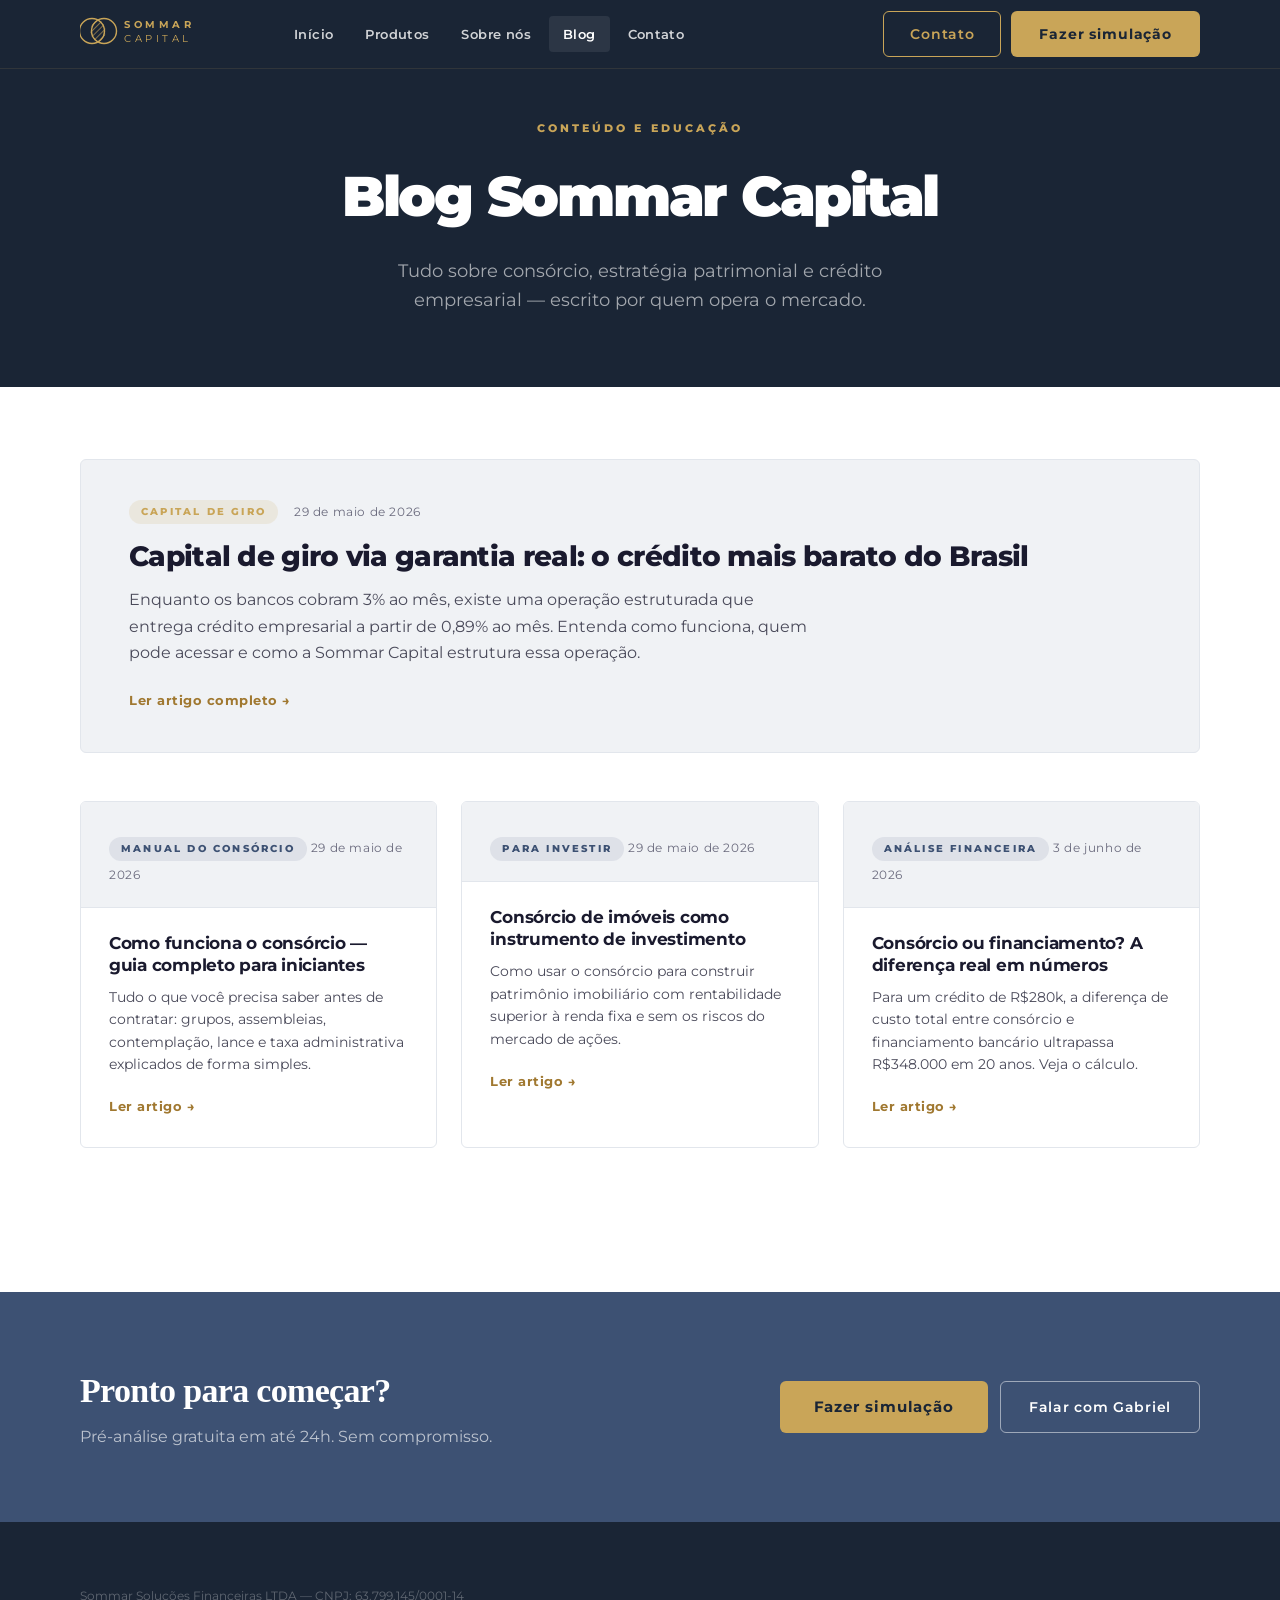
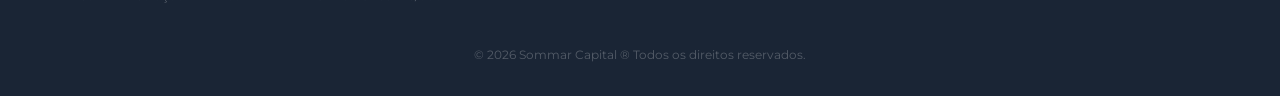
==== commit 82ed19cc: "Add 'Como funciona' section and consórcio vs financiamento blog article - New how-section between pr" ====
--- a/blog/index.html
+++ b/blog/index.html
@@ -107,6 +107,18 @@
           </div>
         </article>
 
+        <article class="blog-card">
+          <div class="blog-card-top">
+            <span class="blog-tag">ANÁLISE FINANCEIRA</span>
+            <span class="blog-date">3 de junho de 2026</span>
+          </div>
+          <div class="blog-card-body">
+            <h3><a href="consorcio-vs-financiamento.html">Consórcio ou financiamento? A diferença real em números</a></h3>
+            <p>Para um crédito de R$280k, a diferença de custo total entre consórcio e financiamento bancário ultrapassa R$348.000 em 20 anos. Veja o cálculo.</p>
+            <a href="consorcio-vs-financiamento.html" class="blog-read-more">Ler artigo →</a>
+          </div>
+        </article>
+
       </div>
     </div>
   </section>
--- a/css/style.css
+++ b/css/style.css
@@ -14,12 +14,12 @@
   --gold:        #C9A558;
   --gold-dark:   #A07830;
   --gold-light:  #D9C080;
-  --offwhite:    #F5F0E8;
-  --offwhite-dk: #EDE7DC;
+  --offwhite:    #F0F2F5;
+  --offwhite-dk: #E2E6EC;
   --white:       #FFFFFF;
   --text:        #1A1A2E;
   --text-mid:    #4A4A5A;
-  --text-light:  #888898;
+  --text-light:  #6B6B7E;
   --border:      rgba(201,165,88,.18);
   --shadow-sm:   0 2px 8px rgba(61,81,115,.08);
   --shadow-md:   0 6px 24px rgba(61,81,115,.12);
@@ -28,6 +28,8 @@
   --radius-sm:   4px;
   --t:           .24s ease;
   --container:   1200px;
+  --ease-out-expo:  cubic-bezier(0.16, 1, 0.3, 1);
+  --ease-out-quart: cubic-bezier(0.25, 1, 0.5, 1);
 }
 
 html { scroll-behavior: smooth; }
@@ -134,6 +136,88 @@
   transition: border-color var(--t), color var(--t);
 }
 .btn-ghost:hover { border-color: rgba(255,255,255,.7); color: var(--white); }
+
+/* ---- Button press micro-interaction ---- */
+.btn-gold:active { transform: translateY(0) scale(0.97); }
+.btn-outline:active,
+.btn-ghost:active,
+.btn-outline-navy:active,
+.btn-outline-white:active { transform: scale(0.97); }
+
+/* ============================================================
+   HERO ENTRANCE ANIMATION
+   Stagger on first slide only — other slides are off-screen.
+   ============================================================ */
+@keyframes heroIn {
+  from { opacity: 0; transform: translateY(14px); }
+  to   { opacity: 1; transform: none; }
+}
+@media (prefers-reduced-motion: no-preference) {
+  .hero-slide[data-index="0"] .hero-tag        { animation: heroIn 600ms 80ms  var(--ease-out-expo) both; }
+  .hero-slide[data-index="0"] h1               { animation: heroIn 700ms 240ms var(--ease-out-expo) both; }
+  .hero-slide[data-index="0"] .hero-content > p { animation: heroIn 600ms 410ms var(--ease-out-expo) both; }
+  .hero-slide[data-index="0"] .hero-btns       { animation: heroIn 500ms 550ms var(--ease-out-expo) both; }
+}
+
+/* ---- Inline gold highlight (brand signature from Instagram) ---- */
+.hl {
+  color: var(--gold);
+  font-style: italic;
+}
+
+/* ---- Comparison banner ---- */
+.comparison-banner {
+  background: var(--navy-deep);
+  border: 1px solid var(--border);
+  border-radius: var(--radius);
+  padding: 28px 36px;
+  margin-top: 40px;
+  display: flex;
+  align-items: center;
+  justify-content: center;
+  gap: 0;
+  flex-wrap: wrap;
+}
+.comparison-item {
+  text-align: center;
+  padding: 0 36px;
+}
+.comparison-item:not(:last-child) {
+  border-right: 1px solid var(--border);
+}
+.comparison-label {
+  font-size: 11px;
+  font-weight: 700;
+  letter-spacing: .16em;
+  text-transform: uppercase;
+  color: rgba(255,255,255,.4);
+  margin-bottom: 6px;
+}
+.comparison-value {
+  font-size: 28px;
+  font-weight: 800;
+  letter-spacing: -.03em;
+  line-height: 1;
+}
+.comparison-value.good { color: var(--gold); }
+.comparison-value.bad  { color: rgba(255,255,255,.35); text-decoration: line-through; }
+.comparison-vs {
+  font-size: 12px;
+  font-weight: 700;
+  color: rgba(255,255,255,.25);
+  padding: 0 12px;
+  letter-spacing: .12em;
+}
+.comparison-caption {
+  font-size: 12px;
+  color: rgba(255,255,255,.4);
+  margin-top: 4px;
+}
+@media (max-width: 600px) {
+  .comparison-banner { gap: 20px; padding: 24px 20px; }
+  .comparison-item { padding: 0 20px; }
+  .comparison-value { font-size: 22px; }
+}
 
 /* ---- Typography helpers ---- */
 .eyebrow {
@@ -165,10 +249,11 @@
   margin-bottom: 12px;
 }
 .section-title {
+  font-family: 'Libre Baskerville', serif;
   font-size: 38px;
-  font-weight: 800;
-  line-height: 1.12;
-  letter-spacing: -.025em;
+  font-weight: 700;
+  line-height: 1.14;
+  letter-spacing: -.015em;
   color: var(--text);
   text-align: center;
   margin-bottom: 52px;
@@ -495,8 +580,8 @@
 }
 .product-card:hover {
   border-color: var(--gold);
-  box-shadow: var(--shadow-md);
-  transform: translateY(-3px);
+  box-shadow: var(--shadow-sm);
+  transform: translateY(-2px);
 }
 .product-card-header {
   display: flex;
@@ -589,7 +674,14 @@
 }
 
 .tab-panel { display: none; }
-.tab-panel.active { display: block; }
+.tab-panel.active {
+  display: block;
+  animation: tabFadeIn 260ms var(--ease-out-quart) both;
+}
+@keyframes tabFadeIn {
+  from { opacity: 0; transform: translateY(6px); }
+  to   { opacity: 1; transform: none; }
+}
 
 .tab-content {
   display: grid;
@@ -686,10 +778,11 @@
   align-items: start;
 }
 .cg-text h2 {
+  font-family: 'Libre Baskerville', serif;
   font-size: clamp(28px, 3.5vw, 40px);
-  font-weight: 800;
-  line-height: 1.12;
-  letter-spacing: -.03em;
+  font-weight: 700;
+  line-height: 1.14;
+  letter-spacing: -.02em;
   color: var(--white);
   margin-bottom: 20px;
 }
@@ -779,6 +872,68 @@
 }
 
 /* ============================================================
+   COMO FUNCIONA
+   ============================================================ */
+.how-section {
+  padding: 96px 0;
+  background: var(--white);
+  border-top: 1px solid var(--offwhite-dk);
+}
+.how-steps {
+  display: grid;
+  grid-template-columns: repeat(4, 1fr);
+  gap: 40px;
+  position: relative;
+}
+.how-steps::before {
+  content: '';
+  position: absolute;
+  left: 12.5%;
+  right: 12.5%;
+  top: 102px;
+  height: 1px;
+  background: linear-gradient(90deg, transparent, var(--gold) 8%, var(--gold) 92%, transparent);
+  opacity: 0.25;
+  pointer-events: none;
+}
+.how-step {
+  text-align: center;
+  padding: 0 8px;
+}
+.how-step-num {
+  display: block;
+  font-family: 'Libre Baskerville', serif;
+  font-size: 52px;
+  font-weight: 700;
+  line-height: 1;
+  color: var(--gold);
+  margin-bottom: 16px;
+  letter-spacing: -0.02em;
+}
+.how-step-icon {
+  width: 56px;
+  height: 56px;
+  display: flex;
+  align-items: center;
+  justify-content: center;
+  background: var(--offwhite);
+  border-radius: var(--radius-sm);
+  color: var(--navy);
+  margin: 0 auto 20px;
+  position: relative;
+  z-index: 1;
+}
+.how-step-icon svg { width: 24px; height: 24px; }
+.how-step h4 {
+  font-size: 16px;
+  font-weight: 800;
+  letter-spacing: -0.015em;
+  color: var(--text);
+  margin-bottom: 10px;
+}
+.how-step p { font-size: 14px; line-height: 1.65; color: var(--text-mid); margin: 0; }
+
+/* ============================================================
    BENEFITS
    ============================================================ */
 .benefits-section {
@@ -786,39 +941,46 @@
   background: var(--white);
 }
 .benefits-section .eyebrow { text-align: center; }
-.benefits-grid {
+.benefits-list {
+  list-style: none;
   display: grid;
-  grid-template-columns: repeat(3, 1fr);
-  gap: 24px;
+  grid-template-columns: repeat(2, 1fr);
+  column-gap: 48px;
+  row-gap: 0;
   margin-bottom: 40px;
 }
-.benefit-card {
-  padding: 32px 28px;
-  border: 1px solid var(--offwhite-dk);
-  border-radius: var(--radius);
-  transition: border-color var(--t), box-shadow var(--t);
-}
-.benefit-card:hover { border-color: var(--gold); box-shadow: var(--shadow-sm); }
+.benefit-item {
+  display: flex;
+  align-items: flex-start;
+  gap: 16px;
+  padding: 20px 0;
+  border-bottom: 1px solid var(--offwhite-dk);
+}
+.benefit-item:nth-child(odd):nth-last-child(1) { border-bottom: none; }
+.benefit-item:last-child { border-bottom: none; }
+.benefit-item:nth-child(5) { border-bottom: none; }
 .benefit-icon {
-  width: 48px;
-  height: 48px;
+  width: 40px;
+  height: 40px;
+  flex-shrink: 0;
   display: flex;
   align-items: center;
   justify-content: center;
   background: var(--offwhite);
   border-radius: var(--radius-sm);
   color: var(--navy);
-  margin-bottom: 18px;
-}
-.benefit-icon svg { width: 24px; height: 24px; }
-.benefit-card h4 {
-  font-size: 16px;
+}
+.benefit-icon svg { width: 20px; height: 20px; }
+.benefit-body { flex: 1; }
+.benefit-body strong {
+  display: block;
+  font-size: 15px;
   font-weight: 700;
   letter-spacing: -.01em;
   color: var(--text);
-  margin-bottom: 8px;
-}
-.benefit-card p { font-size: 14px; line-height: 1.6; color: var(--text-mid); }
+  margin-bottom: 4px;
+}
+.benefit-body p { font-size: 14px; line-height: 1.6; color: var(--text-mid); margin: 0; }
 
 .benefits-highlight {
   background: var(--navy);
@@ -846,10 +1008,11 @@
 }
 .about-text .eyebrow { text-align: left; }
 .about-text h2 {
-  font-size: clamp(32px, 3.5vw, 44px);
-  font-weight: 900;
-  line-height: 1.1;
-  letter-spacing: -.035em;
+  font-family: 'Libre Baskerville', serif;
+  font-size: clamp(30px, 3.5vw, 42px);
+  font-weight: 700;
+  line-height: 1.14;
+  letter-spacing: -.02em;
   color: var(--navy-deep);
   margin-bottom: 20px;
 }
@@ -948,6 +1111,13 @@
   background: var(--offwhite);
   border-color: rgba(201,165,88,.3);
 }
+.testimonial-stars {
+  color: var(--gold);
+  font-size: 14px;
+  letter-spacing: 3px;
+  line-height: 1;
+  margin-bottom: 14px;
+}
 .testimonial-avatar {
   width: 44px;
   height: 44px;
@@ -1035,14 +1205,18 @@
   color: var(--navy-deep);
 }
 .faq-answer {
-  display: none;
-  padding-bottom: 22px;
-}
-.faq-answer.open { display: block; }
+  display: grid;
+  grid-template-rows: 0fr;
+  overflow: hidden;
+  transition: grid-template-rows 300ms var(--ease-out-quart);
+}
+.faq-answer > * { min-height: 0; }
+.faq-answer.open { grid-template-rows: 1fr; }
 .faq-answer p {
   font-size: 15px;
   line-height: 1.7;
   color: var(--text-mid);
+  padding-bottom: 22px;
 }
 .faq-answer p strong { color: var(--text); font-weight: 600; }
 .faq-cta { text-align: center; }
@@ -1069,8 +1243,8 @@
 }
 .blog-card:hover {
   border-color: rgba(201,165,88,.4);
-  box-shadow: var(--shadow-md);
-  transform: translateY(-3px);
+  box-shadow: var(--shadow-sm);
+  transform: translateY(-2px);
 }
 .blog-card-top {
   padding: 32px 28px 20px;
@@ -1139,9 +1313,10 @@
   gap: 32px;
 }
 .cta-banner-text h2 {
-  font-size: 36px;
-  font-weight: 800;
-  letter-spacing: -.03em;
+  font-family: 'Libre Baskerville', serif;
+  font-size: 34px;
+  font-weight: 700;
+  letter-spacing: -.02em;
   color: var(--white);
   margin-bottom: 6px;
 }
@@ -1240,7 +1415,7 @@
    ============================================================ */
 .product-card-featured {
   border-color: rgba(201,165,88,.35);
-  background: linear-gradient(160deg, var(--white) 0%, rgba(245,240,232,.5) 100%);
+  background: linear-gradient(160deg, var(--white) 0%, rgba(240,242,245,.6) 100%);
   position: relative;
 }
 .product-card-featured:hover { border-color: var(--gold); }
@@ -1272,10 +1447,11 @@
   align-items: center;
 }
 .instagram-text h2 {
-  font-size: clamp(26px, 3vw, 36px);
-  font-weight: 800;
-  letter-spacing: -.03em;
-  line-height: 1.15;
+  font-family: 'Libre Baskerville', serif;
+  font-size: clamp(26px, 3vw, 34px);
+  font-weight: 700;
+  letter-spacing: -.015em;
+  line-height: 1.18;
   color: var(--white);
   margin-bottom: 14px;
 }
@@ -1554,7 +1730,25 @@
   .tab-content { padding: 28px 20px; }
   .tab-highlight { display: none; }
   .testimonials-grid { grid-template-columns: 1fr; }
-  .benefits-grid { grid-template-columns: 1fr; }
+  .how-steps { grid-template-columns: 1fr; gap: 0; }
+  .how-steps::before { display: none; }
+  .how-step {
+    text-align: left;
+    padding: 28px 0;
+    border-bottom: 1px solid var(--offwhite-dk);
+    display: grid;
+    grid-template-columns: 48px 1fr;
+    grid-template-rows: auto auto;
+    column-gap: 16px;
+    align-items: start;
+  }
+  .how-step:last-child { border-bottom: none; }
+  .how-step-num { font-size: 36px; margin-bottom: 0; grid-column: 1; grid-row: 1 / 3; align-self: center; }
+  .how-step-icon { display: none; }
+  .how-step h4 { grid-column: 2; grid-row: 1; font-size: 15px; margin-bottom: 6px; }
+  .how-step p { grid-column: 2; grid-row: 2; }
+  .benefits-list { grid-template-columns: 1fr; }
+  .benefit-item:nth-child(5) { border-bottom: 1px solid var(--offwhite-dk); }
   .blog-grid { grid-template-columns: 1fr; }
   .cta-banner-inner { flex-direction: column; text-align: center; }
   .cta-banner-text h2 { font-size: 26px; }
@@ -1572,3 +1766,52 @@
   .needs-grid { grid-template-columns: 1fr; }
   .sim-options { grid-template-columns: 1fr; }
 }
+
+/* ============================================================
+   SCROLL REVEAL (progressive enhancement)
+   Content stays visible if JS is disabled.
+   Per-element easing + stagger via CSS --i custom property.
+   ============================================================ */
+.reveal-ready .reveal {
+  opacity: 0;
+  transform: translateY(20px);
+  transition: opacity .65s var(--ease-out-expo),
+              transform .65s var(--ease-out-expo);
+  transition-delay: calc(var(--i, 0) * 70ms);
+  will-change: opacity, transform;
+}
+.reveal-ready .reveal.is-visible {
+  opacity: 1;
+  transform: none;
+}
+
+/* Section headings travel slightly further */
+.reveal-ready .section-title.reveal {
+  transform: translateY(28px);
+  transition-duration: .75s;
+}
+
+/* Stat cards scale in addition to translateY */
+.reveal-ready .stat-card.reveal,
+.reveal-ready .cg-card.reveal {
+  transform: translateY(10px) scale(0.96);
+}
+.reveal-ready .stat-card.is-visible,
+.reveal-ready .cg-card.is-visible {
+  transform: none;
+}
+
+/* Stat numbers: tabular numerals prevent layout shift during countup */
+.stat-num,
+.cg-card-rate {
+  font-variant-numeric: tabular-nums;
+}
+
+@media (prefers-reduced-motion: reduce) {
+  *, *::before, *::after {
+    transition-duration: .01ms !important;
+    animation-duration: .01ms !important;
+    animation-iteration-count: 1 !important;
+  }
+  .reveal-ready .reveal { opacity: 1 !important; transform: none !important; }
+}
